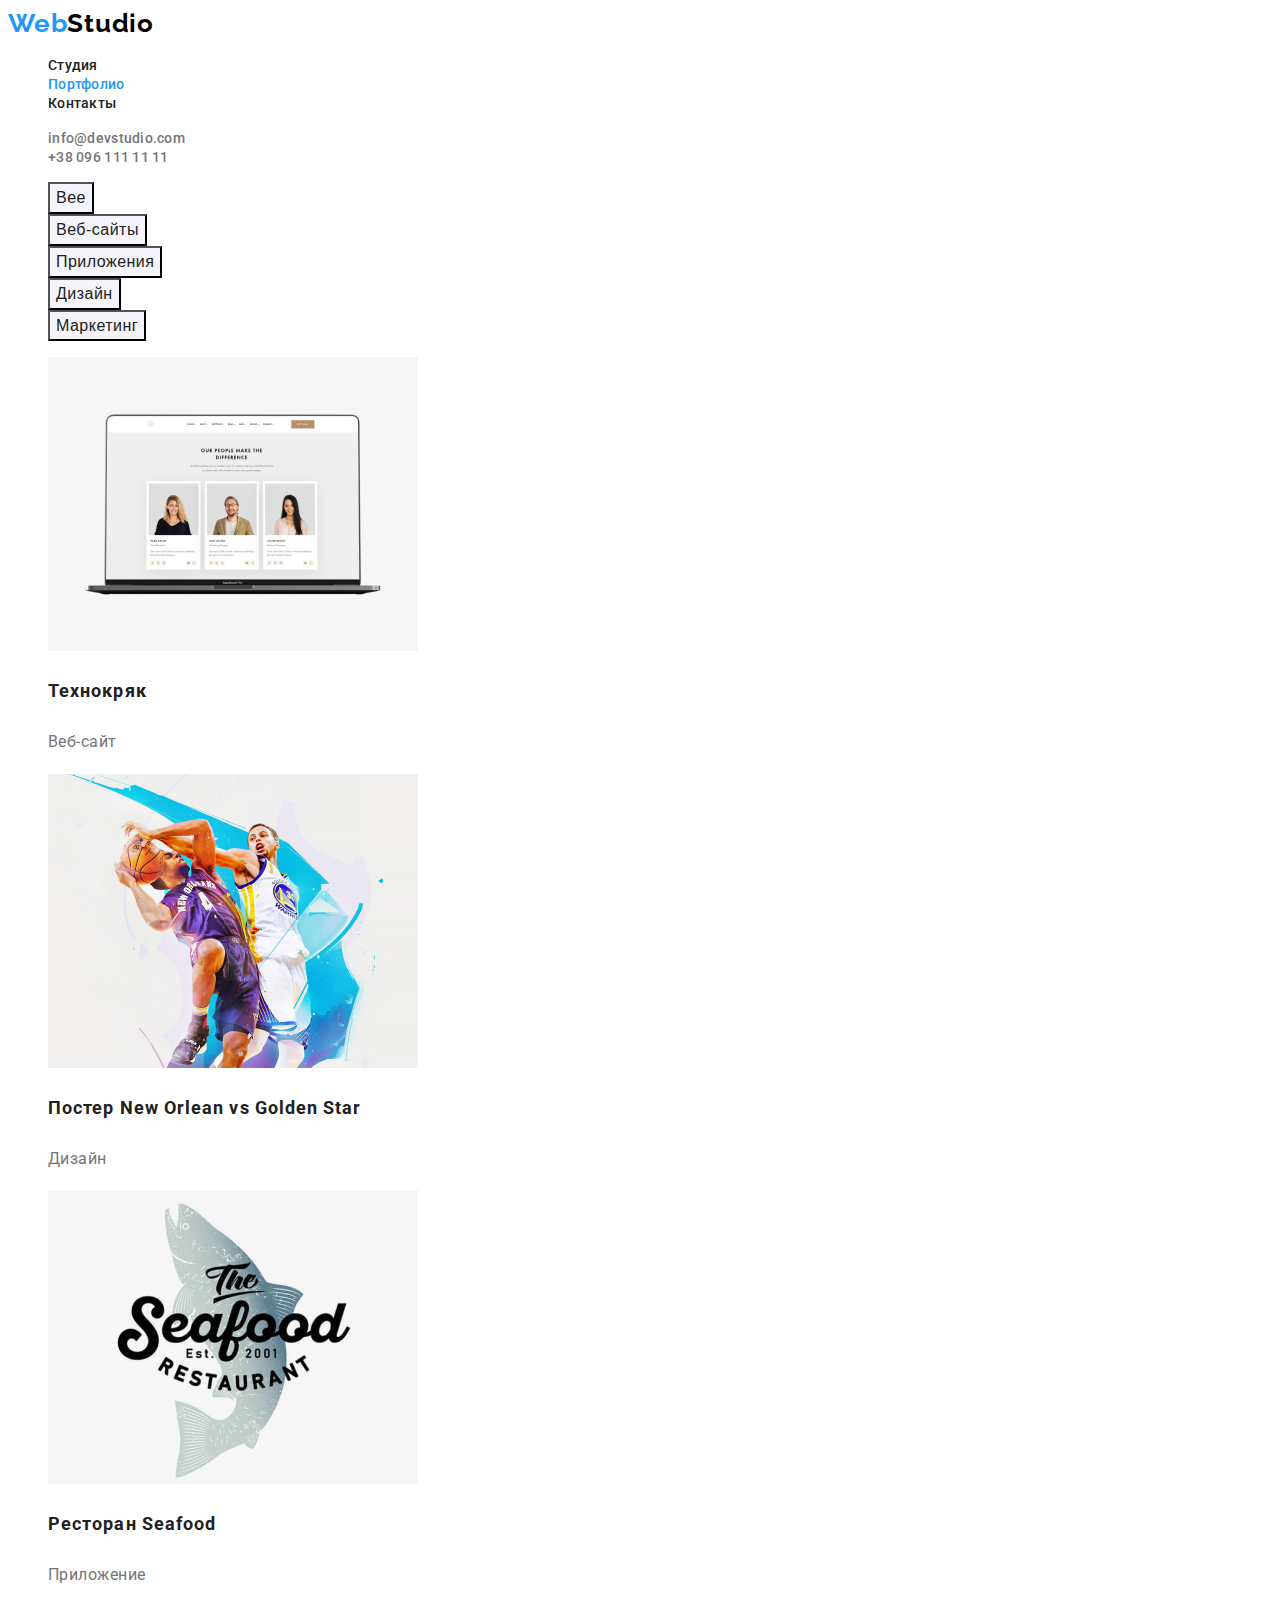
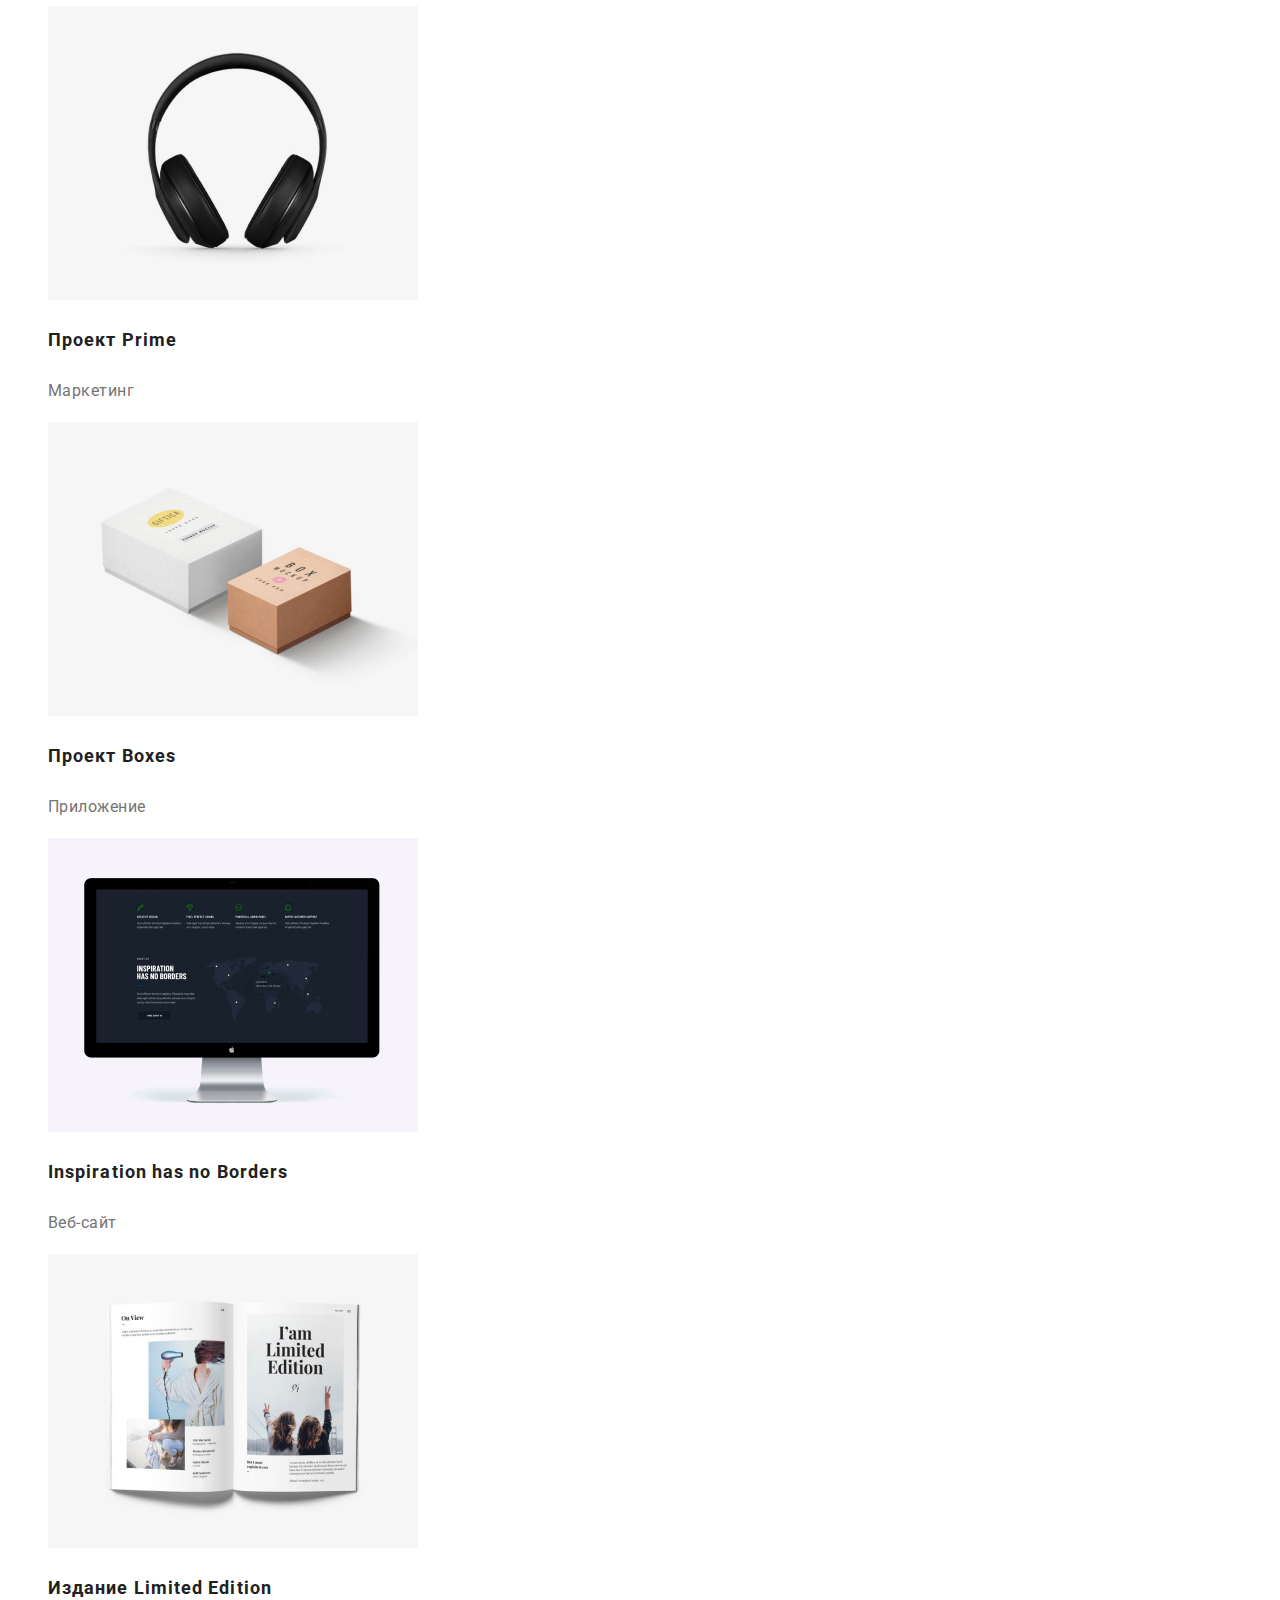
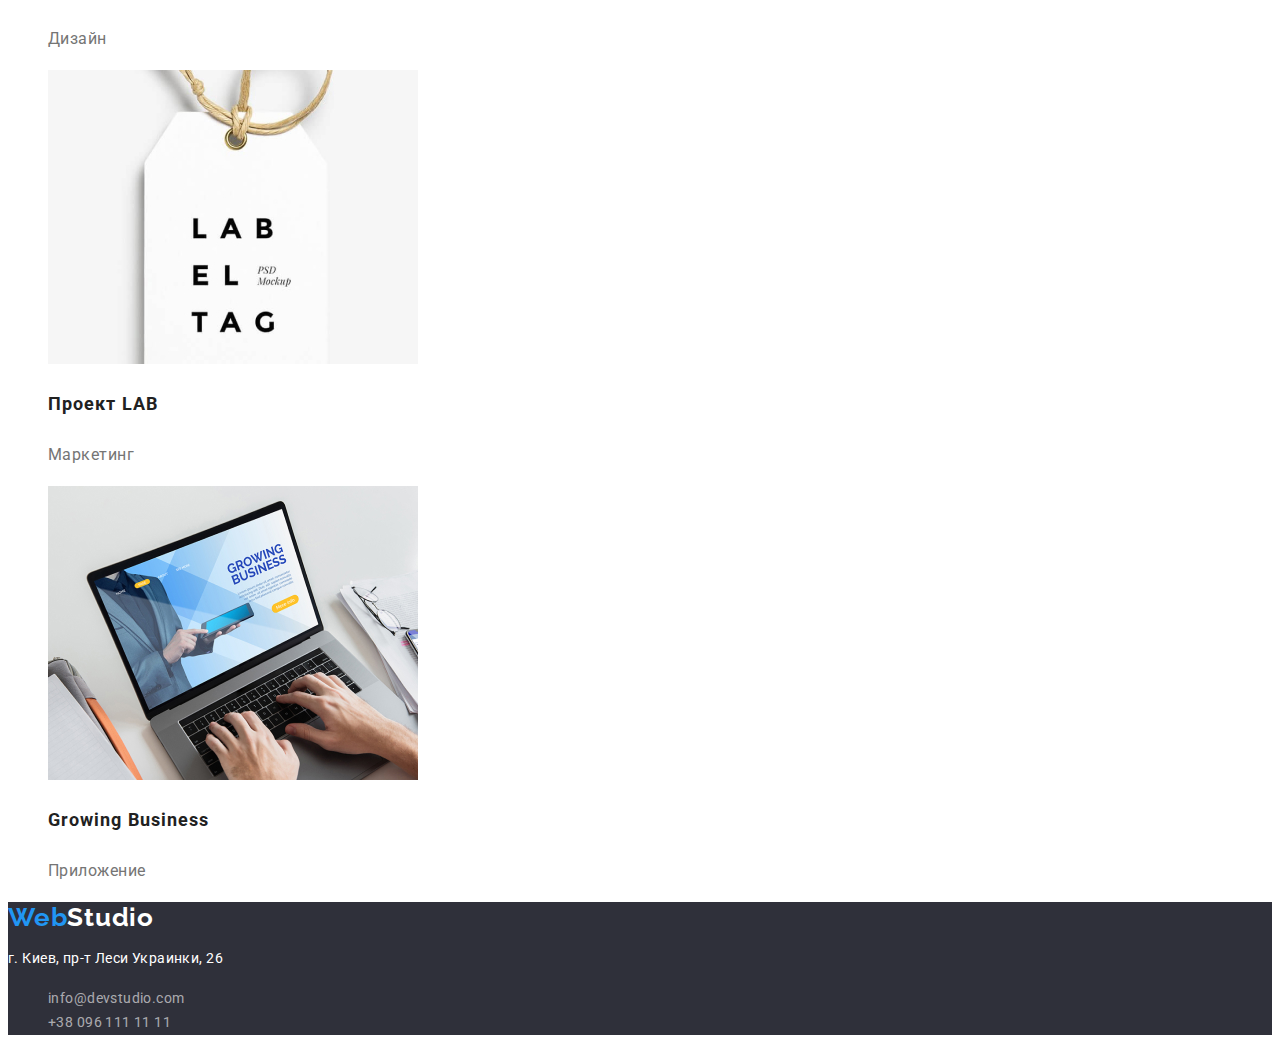
==== portfolio.html @ cd89807e "upload dz2" ====
<!DOCTYPE html>
<html lang="en">
<head>
    <meta charset="UTF-8">
    <meta http-equiv="X-UA-Compatible" content="IE=edge">
    <meta name="viewport" content="width=device-width, initial-scale=1.0">
    <title>Document</title>
    <link rel="preconnect" href="https://fonts.googleapis.com">
    <link rel="preconnect" href="https://fonts.gstatic.com" crossorigin>
    <link href="https://fonts.googleapis.com/css2?family=Raleway:wght@700&family=Roboto:wght@400;500;700;900&display=swap"
        rel="stylesheet">
    <link rel="stylesheet" href="./CSS/styles.css">
</head>
<body>
    <header class="header">
        <nav class="header-navigation">
            <a class="header-logo link" href="">
                Web<span class="header-accent">Studio</span>
            </a>
            <ul class="header-list list">
                <li class="header-item"><a  href="index.html" class="header-link link">Студия</a></li>
                <li class="header-item"><a  href="portfolio.html" class="header-link link current">Портфолио</a></li>
                <li class="header-item"><a  href="" class="header-link link">Контакты</a></li>
            </ul>
    
    
        </nav>
        <ul class="header-right list">
            <li class="header-mail"><a class="header-link-contacts link" href="mailto:info@devstudio.com">info@devstudio.com</a></li>
            <li class="header-tel"><a class="header-link-contacts link" href="tel:+380961111111">+38 096 111 11 11</a></li>
        </ul>
    </header>
    
    <main>       
    <section>
         <h2 hidden>Портфолио</h2>
        <ul class="btn-list list">
            <li class="btn-item-list">
                <button class="btn-item" type="button"> Вее</button>
            </li>
            <li class="btn-item-list">
                <button class="btn-item" type="button">Веб-сайты</button>
            </li>
            <li class="btn-item-list">
                <button class="btn-item" type="button">Приложения</button>
            </li>
            <li class="btn-item-list">
                <button class="btn-item" type="button">Дизайн</button>
            </li>
            <li class="btn-item-list">
                <button class="btn-item" type="button">Маркетинг</button>
            </li>
        </ul>
    
        <ul class="works-list list">
            <li class="works-item" href="">
                <img src="./img/pf1.jpg" alt="Технокряк" width="370" height="294">
                <h3 class="works-item-header">Технокряк</h3>
                <p class="works-item-text">Веб-сайт</p>
            </li>
            <li class="works-item" href="">
                <img src="./img/pf2.jpg" alt="Постер New Orlean vs Golden Star" width="370" height="294">
                <h3 class="works-item-header">Постер New Orlean vs Golden Star</h3>
                <p class="works-item-text">Дизайн</p>
            </li>
            <li class="works-item" href="">
                <img src="./img/pf3.jpg" alt="Ресторан Seafood" width="370" height="294">
                <h3 class="works-item-header">Ресторан Seafood</h3>
                <p class="works-item-text">Приложение</p>
            </li>
            <li class="works-item" href="">
                <img src="./img/pf4.jpg" alt="Проект Prime" width="370" height="294">
                <h3 class="works-item-header">Проект Prime</h3>
                <p class="works-item-text">Маркетинг</p>
            </li>
            <li class="works-item" href="">
                <img src="./img/pf5.jpg" alt="Проект Boxes" width="370" height="294">
                <h3 class="works-item-header">Проект Boxes</h3>
                <p class="works-item-text">Приложение</p>
            </li>
            <li class="works-item" href="">
                <img src="./img/pf6.jpg" alt="Inspiration has no Borders" width="370" height="294">
                <h3 class="works-item-header">Inspiration has no Borders</h3>
                <p class="works-item-text">Веб-сайт</p>
            </li>
            <li class="works-item" href="">
                <img src="./img/pf7.jpg" alt="Издание Limited Edition" width="370" height="294">
                <h3 class="works-item-header">Издание Limited Edition</h3>
                <p class="works-item-text">Дизайн</p>
            </li>
            <li class="works-item" href="">
                <img src="./img/pf8.jpg" alt="Проект LAB" width="370" height="294">
                <h3 class="works-item-header">Проект LAB</h3>
                <p class="works-item-text">Маркетинг</p>
            </li>
            <li class="works-item" href="">
                <img src="./img/pf9.jpg" alt="Growing Business" width="370" height="294">
                <h3 class="works-item-header">Growing Business</h3>
                <p class="works-item-text">Приложение</p>
            </li>
        </ul>
    </section>

    </main>

    <footer class="footer">
        <a class="footer-logo link" href="">
            Web<span class="footer-accent">Studio</span>
        </a>
    
        <address class="address">
            <p class="footer-address">г. Киев, пр-т Леси Украинки, 26</p>
    
            <ul class="list">
                <li>
                    <a class="footer-mail link" href="mailto:info@devstudio.com">info@devstudio.com</a>
                </li>
                <li>
                    <a class="footer-tel link" href="tel:+380961111111">+38 096 111 11 11</a>
                </li>
            </ul>
        </address>
    </footer>
    
</body>
</html>
---- CSS/styles.css ----
:root {
  --main-title-color: #212121;
  --secondary-title-color: #ffffff;
  --main-text-color: #757575;
  --accent-color: #2196f3;
}
body {
  font-family: "Roboto", sans-serif;
}
.list {
  list-style: none;
}
.link {
  text-decoration: none;
}

/*-----HEADER-----*/

.header-logo {
  font-family: Raleway;
  font-style: normal;
  font-weight: 700;
  font-size: 26px;
  line-height: 1.19;
  letter-spacing: 0.03em;
  color: #2196f3;
}
.header-accent {
  color: #000000;
}

.header-link:hover,
.header-link:focus {
  color: var(--accent-color);
}
.header-list .link.current {
  color: var(--accent-color);
}
.header-link {
  font-weight: 500;
  font-size: 14px;
  line-height: 1.14;
  letter-spacing: 0.02em;
  color: #212121;
}

.header-link-contacts:hover,
.header-link-contacts:focus {
  color: var(--accent-color);
}

.header-link-contacts {
  font-weight: 500;
  font-size: 14px;
  line-height: 1.14;
  letter-spacing: 0.02em;

  color: #757575;
}

/*-----HERO-----*/

.hero-section {
  background-color: #2f303a;
}
h1 {
  font-weight: 900;
  font-size: 44px;
  line-height: 1.36;
  text-align: center;
  letter-spacing: 0.06em;
  text-transform: uppercase;

  color: var(--secondary-title-color);
}

.btn {
  color: #ffffff;
  background-color: #188ce8;
}
.btn:hover,
.btn:focus {
  background-color: var(--accent-color);
}
/*-----BENEFITS-----*/
.benefits-item-header {
  font-weight: 700;
  font-size: 14px;
  line-height: 1.14;
  letter-spacing: 0.03em;
  text-transform: uppercase;
  color: var(--main-title-color);
}
.benefits-item-text {
  font-weight: 400;
  font-size: 14px;
  line-height: 1.71;
  letter-spacing: 0.03em;
  color: var(--main-text-color);
}
/*-----WORK-----*/
.work-header {
  font-weight: 700;
  font-size: 36px;
  line-height: 1.16;
  text-align: center;
  letter-spacing: 0.03em;
  color: var(--main-title-color);
}
/*-----COMMAND-----*/
.command-section,
.btn-item {
  background-color: #f5f4fa;
}
.command-header {
  font-weight: 700;
  font-size: 36px;
  line-height: 1.16;
  text-align: center;
  letter-spacing: 0.03em;
  color: var(--main-title-color);
}
.command-item-header {
  font-weight: 500;
  font-size: 16px;
  line-height: 1.19;
  text-align: center;
  letter-spacing: 0.03em;
  color: var(--main-title-color);
}
.command-item-text {
  font-weight: 400;
  font-size: 16px;
  line-height: 1.19;
  text-align: center;
  letter-spacing: 0.03em;
  color: var(--main-text-color);
}
/*----FOOTER------*/
.footer {
  background-color: #2f303a;
}
.address {
  font-style: normal;
}
.footer-logo {
  font-family: Raleway;
  font-style: normal;
  font-weight: 700;
  font-size: 26px;
  line-height: 1.19;
  letter-spacing: 0.03em;
  color: #2196f3;
}
.footer-accent {
  color: #ffffff;
}
.footer-address {
  font-size: 14px;
  line-height: 1.71;
  letter-spacing: 0.03em;
  color: #ffffff;
}
.footer-mail,
.footer-tel {
  font-size: 14px;
  line-height: 1.71;
  letter-spacing: 0.03em;
  color: rgba(255, 255, 255, 0.6);
}

/*-----PORTFOLIO-----*/
.btn-item {
  font-weight: 500;
  font-size: 16px;
  line-height: 1.62;
  text-align: center;
  letter-spacing: 0.03em;
  color: #212121;
}
.btn-item:hover,
.btn-item:focus {
  color: #ffffff;
  background-color: var(--accent-color);
}
.works-item-header {
  font-weight: 700;
  font-size: 18px;
  line-height: 2;
  letter-spacing: 0.06em;
  color: var(--main-title-color);
}
.works-item-text {
  font-weight: 400;
  font-size: 16px;
  line-height: 1.88;
  letter-spacing: 0.03em;
  color: var(--main-text-color);
}
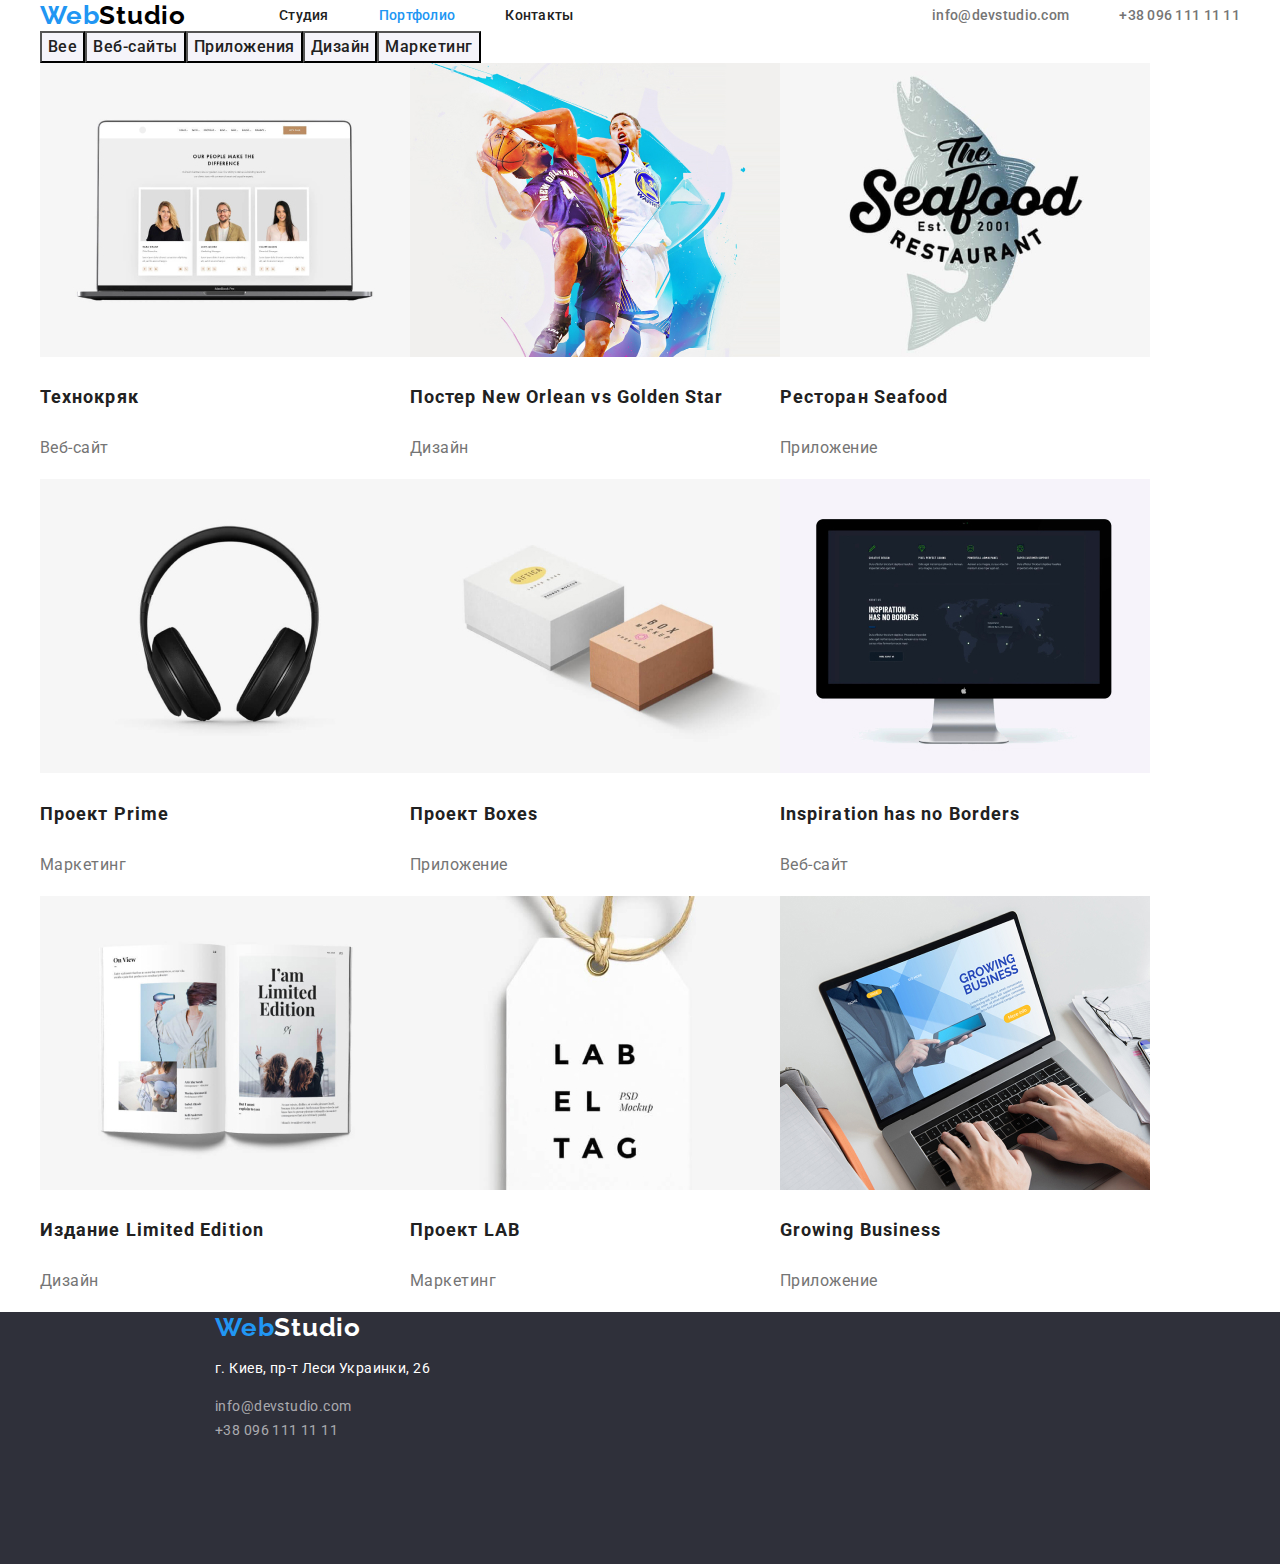
==== commit 10092eef: "22 25 изменения начало портфолио" ====
--- a/portfolio.html
+++ b/portfolio.html
@@ -9,29 +9,35 @@
     <link rel="preconnect" href="https://fonts.gstatic.com" crossorigin>
     <link href="https://fonts.googleapis.com/css2?family=Raleway:wght@700&family=Roboto:wght@400;500;700;900&display=swap"
         rel="stylesheet">
+    <link rel="stylesheet" href="https://cdnjs.cloudflare.com/ajax/libs/modern-normalize/1.1.0/modern-normalize.min.css">
     <link rel="stylesheet" href="./CSS/styles.css">
 </head>
 <body>
     <header class="header">
-        <nav class="header-navigation">
+        
+            <nav class="header-navigation">
+            <div class="nav-container container">
             <a class="header-logo link" href="">
                 Web<span class="header-accent">Studio</span>
             </a>
+        
             <ul class="header-list list">
                 <li class="header-item"><a  href="index.html" class="header-link link">Студия</a></li>
                 <li class="header-item"><a  href="portfolio.html" class="header-link link current">Портфолио</a></li>
                 <li class="header-item"><a  href="" class="header-link link">Контакты</a></li>
             </ul>
-    
-    
-        </nav>
+        
+        
         <ul class="header-right list">
-            <li class="header-mail"><a class="header-link-contacts link" href="mailto:info@devstudio.com">info@devstudio.com</a></li>
-            <li class="header-tel"><a class="header-link-contacts link" href="tel:+380961111111">+38 096 111 11 11</a></li>
+            <li class="contacts-item"><a class="header-link-contacts link" href="mailto:info@devstudio.com">info@devstudio.com</a></li>
+            <li class="contacts-item"><a class="header-link-contacts link" href="tel:+380961111111">+38 096 111 11 11</a></li>
         </ul>
+            </div>
+            </nav>
     </header>
     
-    <main>       
+    <main>
+        <div class="container"> 
     <section>
          <h2 hidden>Портфолио</h2>
         <ul class="btn-list list">
@@ -54,56 +60,57 @@
     
         <ul class="works-list list">
             <li class="works-item" href="">
-                <img src="./img/pf1.jpg" alt="Технокряк" width="370" height="294">
-                <h3 class="works-item-header">Технокряк</h3>
-                <p class="works-item-text">Веб-сайт</p>
+                <img src="./img/pf1.jpg" alt="Технокряк" width="370" height="294" href="">
+                <h3 class="works-item-header" href="">Технокряк</h3>
+                <p class="works-item-text" href="">Веб-сайт</p>
             </li>
             <li class="works-item" href="">
-                <img src="./img/pf2.jpg" alt="Постер New Orlean vs Golden Star" width="370" height="294">
-                <h3 class="works-item-header">Постер New Orlean vs Golden Star</h3>
-                <p class="works-item-text">Дизайн</p>
+                <img src="./img/pf2.jpg" alt="Постер New Orlean vs Golden Star" width="370" height="294" href="" href="">
+                <h3 class="works-item-header" href="">Постер New Orlean vs Golden Star</h3>
+                <p class="works-item-text" href="">Дизайн</p>
             </li>
             <li class="works-item" href="">
-                <img src="./img/pf3.jpg" alt="Ресторан Seafood" width="370" height="294">
-                <h3 class="works-item-header">Ресторан Seafood</h3>
-                <p class="works-item-text">Приложение</p>
+                <img src="./img/pf3.jpg" alt="Ресторан Seafood" width="370" height="294" href="">
+                <h3 class="works-item-header" href="">Ресторан Seafood</h3>
+                <p class="works-item-text" href="">Приложение</p>
             </li>
             <li class="works-item" href="">
-                <img src="./img/pf4.jpg" alt="Проект Prime" width="370" height="294">
-                <h3 class="works-item-header">Проект Prime</h3>
-                <p class="works-item-text">Маркетинг</p>
+                <img src="./img/pf4.jpg" alt="Проект Prime" width="370" height="294" href="">
+                <h3 class="works-item-header" href="">Проект Prime</h3>
+                <p class="works-item-text" href="">Маркетинг</p>
             </li>
             <li class="works-item" href="">
-                <img src="./img/pf5.jpg" alt="Проект Boxes" width="370" height="294">
-                <h3 class="works-item-header">Проект Boxes</h3>
-                <p class="works-item-text">Приложение</p>
+                <img src="./img/pf5.jpg" alt="Проект Boxes" width="370" height="294" href="">
+                <h3 class="works-item-header" href="">Проект Boxes</h3>
+                <p class="works-item-text" href="">Приложение</p>
             </li>
             <li class="works-item" href="">
-                <img src="./img/pf6.jpg" alt="Inspiration has no Borders" width="370" height="294">
-                <h3 class="works-item-header">Inspiration has no Borders</h3>
-                <p class="works-item-text">Веб-сайт</p>
+                <img src="./img/pf6.jpg" alt="Inspiration has no Borders" width="370" height="294" href="">
+                <h3 class="works-item-header" href="">Inspiration has no Borders</h3>
+                <p class="works-item-text" href="">Веб-сайт</p>
             </li>
             <li class="works-item" href="">
-                <img src="./img/pf7.jpg" alt="Издание Limited Edition" width="370" height="294">
-                <h3 class="works-item-header">Издание Limited Edition</h3>
-                <p class="works-item-text">Дизайн</p>
+                <img src="./img/pf7.jpg" alt="Издание Limited Edition" width="370" height="294" href="">
+                <h3 class="works-item-header" href="">Издание Limited Edition</h3>
+                <p class="works-item-text" href="">Дизайн</p>
             </li>
             <li class="works-item" href="">
-                <img src="./img/pf8.jpg" alt="Проект LAB" width="370" height="294">
-                <h3 class="works-item-header">Проект LAB</h3>
-                <p class="works-item-text">Маркетинг</p>
+                <img src="./img/pf8.jpg" alt="Проект LAB" width="370" height="294" href="">
+                <h3 class="works-item-header" href="">Проект LAB</h3>
+                <p class="works-item-text" href="">Маркетинг</p>
             </li>
             <li class="works-item" href="">
-                <img src="./img/pf9.jpg" alt="Growing Business" width="370" height="294">
-                <h3 class="works-item-header">Growing Business</h3>
-                <p class="works-item-text">Приложение</p>
+                <img src="./img/pf9.jpg" alt="Growing Business" width="370" height="294" href="">
+                <h3 class="works-item-header" href="">Growing Business</h3>
+                <p class="works-item-text" href="">Приложение</p>
             </li>
         </ul>
     </section>
-
+        </div>
     </main>
 
     <footer class="footer">
+        
         <a class="footer-logo link" href="">
             Web<span class="footer-accent">Studio</span>
         </a>
@@ -120,6 +127,7 @@
                 </li>
             </ul>
         </address>
+        
     </footer>
     
 </body>
--- a/CSS/styles.css
+++ b/CSS/styles.css
@@ -8,14 +8,27 @@
   font-family: "Roboto", sans-serif;
 }
 .list {
+  padding: 0;
+  margin: 0;
   list-style: none;
 }
 .link {
   text-decoration: none;
 }
 
+.container {
+  width: 1230px;
+  padding-left: 15px;
+  padding-right: 15px;
+  margin-left: auto;
+  margin-right: auto;
+}
+
 /*-----HEADER-----*/
-
+.nav-container {
+  display: flex;
+  align-items: center;
+}
 .header-logo {
   font-family: Raleway;
   font-style: normal;
@@ -33,6 +46,16 @@
 .header-link:focus {
   color: var(--accent-color);
 }
+.header-list {
+  display: flex;
+  margin-left: 93px;
+}
+.header-list .list {
+  display: block;
+}
+.header-list .header-item + .header-item {
+  margin-left: 50px;
+}
 .header-list .link.current {
   color: var(--accent-color);
 }
@@ -43,6 +66,16 @@
   letter-spacing: 0.02em;
   color: #212121;
 }
+.header-right {
+  display: flex;
+  margin-left: auto;
+}
+.header-right .list {
+  display: block;
+}
+.header-right .contacts-item + .contacts-item {
+  margin-left: 50px;
+}
 
 .header-link-contacts:hover,
 .header-link-contacts:focus {
@@ -61,13 +94,21 @@
 /*-----HERO-----*/
 
 .hero-section {
+  width: 1600px;
+  height: 600px;
   background-color: #2f303a;
+  text-align: center;
+  margin-bottom: 94px;
+}
+.hero-title {
+  display: flex;
+  width: 696px;
+  height: 120px;
 }
 h1 {
   font-weight: 900;
   font-size: 44px;
   line-height: 1.36;
-  text-align: center;
   letter-spacing: 0.06em;
   text-transform: uppercase;
 
@@ -76,14 +117,27 @@
 
 .btn {
   color: #ffffff;
-  background-color: #188ce8;
+  background-color: var(--accent-color);
 }
 .btn:hover,
 .btn:focus {
-  background-color: var(--accent-color);
+  background-color: #188ce8;
 }
 /*-----BENEFITS-----*/
+.benefits-list {
+  display: flex;
+  justify-content: space-between;
+}
+.benefits-item {
+  width: 270px;
+}
+.benefits-section {
+  margin-top: 0px;
+  margin-bottom: 94px;
+}
 .benefits-item-header {
+  margin-top: 0px;
+  margin-bottom: 10px;
   font-weight: 700;
   font-size: 14px;
   line-height: 1.14;
@@ -92,6 +146,8 @@
   color: var(--main-title-color);
 }
 .benefits-item-text {
+  margin-top: 0px;
+  margin-bottom: 0px;
   font-weight: 400;
   font-size: 14px;
   line-height: 1.71;
@@ -99,7 +155,17 @@
   color: var(--main-text-color);
 }
 /*-----WORK-----*/
+.work-section {
+  margin-top: 0px;
+  margin-bottom: 94px;
+}
+.work-list {
+  display: flex;
+  justify-content: space-between;
+}
 .work-header {
+  margin-top: 0px;
+  margin-bottom: 50px;
   font-weight: 700;
   font-size: 36px;
   line-height: 1.16;
@@ -108,11 +174,23 @@
   color: var(--main-title-color);
 }
 /*-----COMMAND-----*/
-.command-section,
-.btn-item {
+.command-section {
   background-color: #f5f4fa;
 }
+
+.command-list {
+  display: flex;
+  justify-content: space-between;
+  padding-bottom: 94px;
+  margin-top: 0px;
+  margin-bottom: 0px;
+}
+
 .command-header {
+  margin-top: 0px;
+  margin-bottom: 0px;
+  padding-top: 94px;
+  padding-bottom: 50px;
   font-weight: 700;
   font-size: 36px;
   line-height: 1.16;
@@ -121,6 +199,10 @@
   color: var(--main-title-color);
 }
 .command-item-header {
+  margin-top: 0px;
+  margin-bottom: 0px;
+  padding-top: 30px;
+  padding-bottom: 5px;
   font-weight: 500;
   font-size: 16px;
   line-height: 1.19;
@@ -129,6 +211,10 @@
   color: var(--main-title-color);
 }
 .command-item-text {
+  margin-top: 0px;
+  margin-bottom: 0px;
+  padding-top: 5px;
+  padding-bottom: 30px;
   font-weight: 400;
   font-size: 16px;
   line-height: 1.19;
@@ -136,14 +222,24 @@
   letter-spacing: 0.03em;
   color: var(--main-text-color);
 }
+.command-item-member {
+  height: 368px;
+  width: 270px;
+  background-color: #ffffff;
+}
+
 /*----FOOTER------*/
 .footer {
+  height: 252px;
+  width: 1600px;
   background-color: #2f303a;
 }
-.address {
-  font-style: normal;
-}
+
 .footer-logo {
+  margin-top: 60px;
+  margin-bottom: 20px;
+  padding-left: 215px;
+  padding-right: 1240px;
   font-family: Raleway;
   font-style: normal;
   font-weight: 700;
@@ -155,6 +251,11 @@
 .footer-accent {
   color: #ffffff;
 }
+.address {
+  padding-left: 215px;
+  padding-right: 1154px;
+  font-style: normal;
+}
 .footer-address {
   font-size: 14px;
   line-height: 1.71;
@@ -170,6 +271,9 @@
 }
 
 /*-----PORTFOLIO-----*/
+.btn-list {
+  display: flex;
+}
 .btn-item {
   font-weight: 500;
   font-size: 16px;
@@ -177,12 +281,21 @@
   text-align: center;
   letter-spacing: 0.03em;
   color: #212121;
-}
+  background-color: #f5f4fa;
+}
+
 .btn-item:hover,
 .btn-item:focus {
   color: #ffffff;
   background-color: var(--accent-color);
 }
+.works-item {
+  width: 370px;
+}
+.works-list {
+  display: flex;
+  flex-wrap: wrap;
+}
 .works-item-header {
   font-weight: 700;
   font-size: 18px;
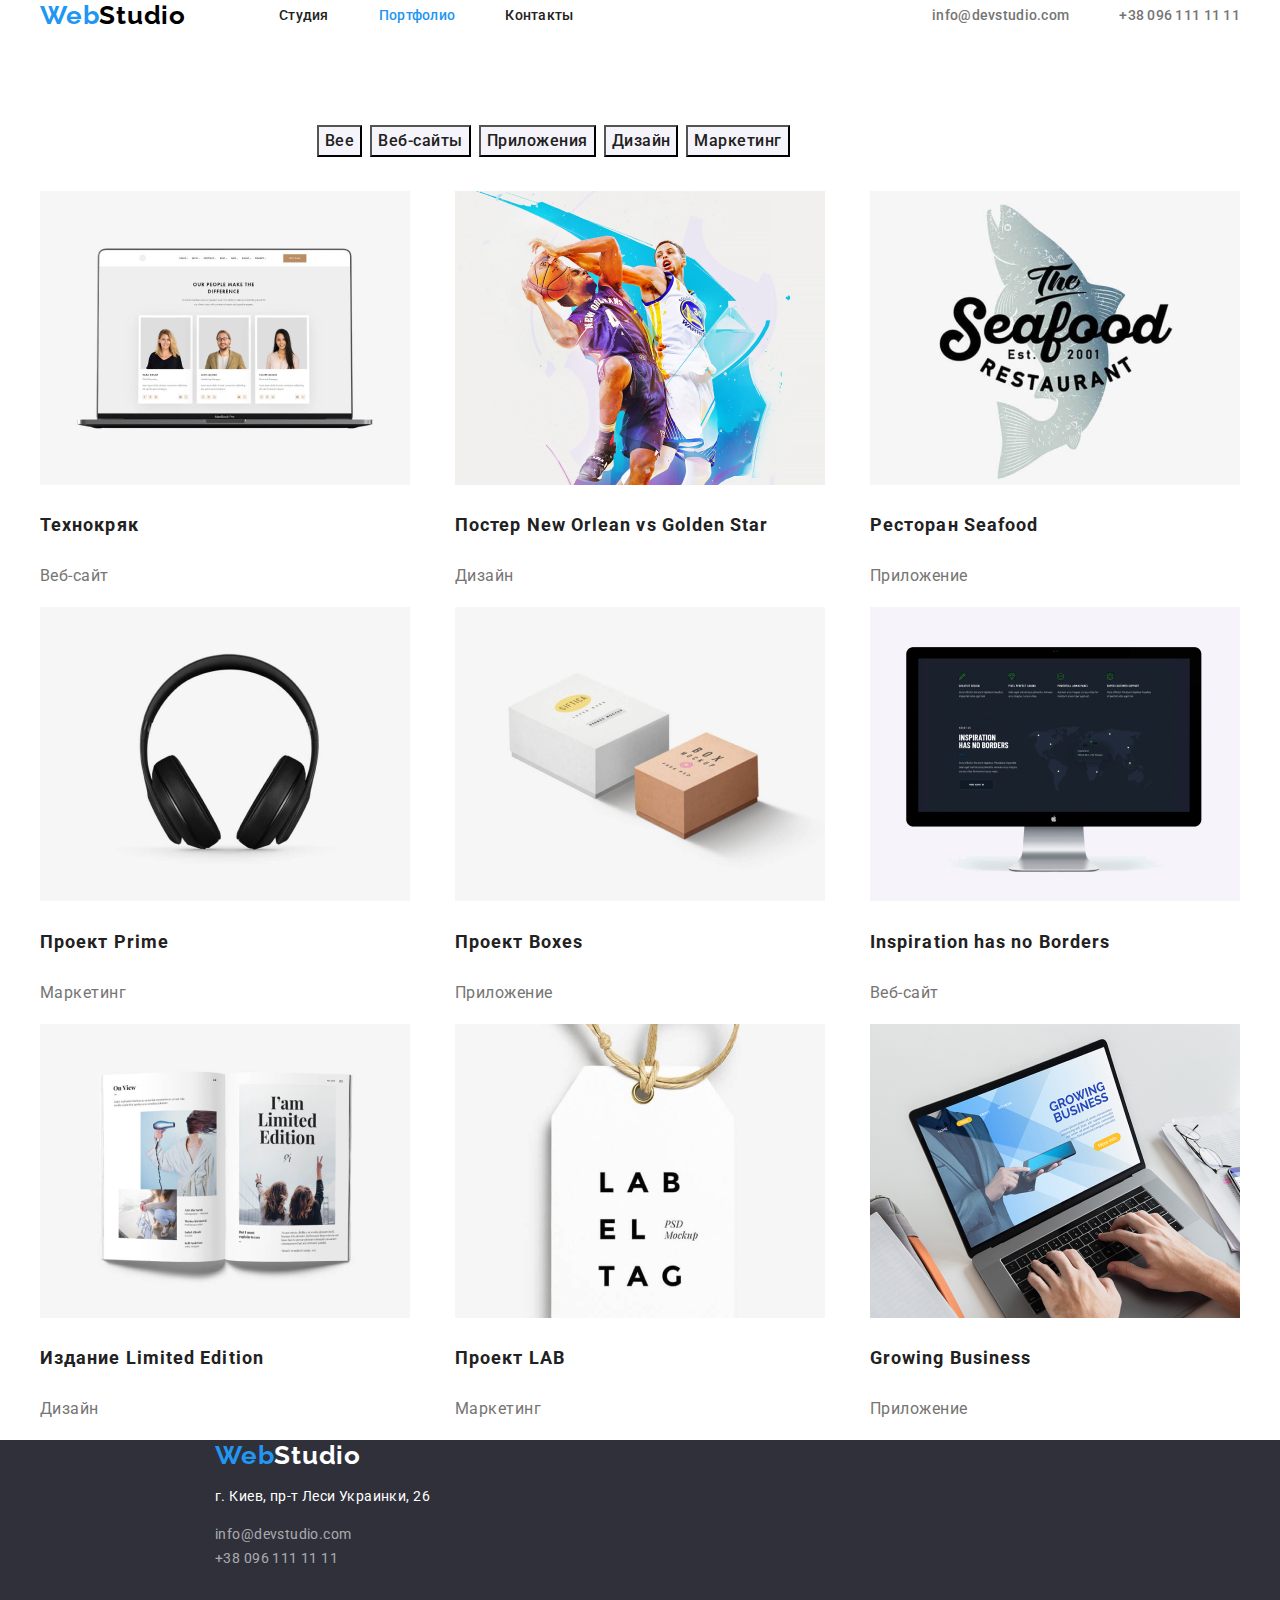
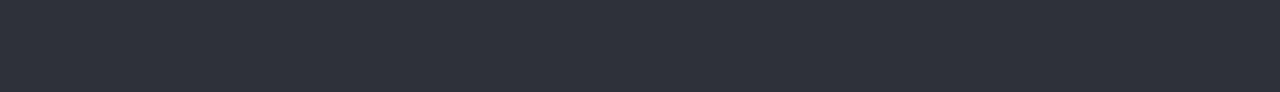
==== commit a564a693: "23 20 2408 21" ====
--- a/portfolio.html
+++ b/portfolio.html
@@ -59,50 +59,50 @@
         </ul>
     
         <ul class="works-list list">
-            <li class="works-item" href="">
-                <img src="./img/pf1.jpg" alt="Технокряк" width="370" height="294" href="">
-                <h3 class="works-item-header" href="">Технокряк</h3>
-                <p class="works-item-text" href="">Веб-сайт</p>
+            <li class="works-item">
+                <img src="./img/pf1.jpg" alt="Технокряк" width="370" height="294">
+                <h3 class="works-item-header"> <a class="link" href="">Технокряк</a> </h3>
+                <p class="works-item-text"><a class="link" href="">Веб-сайт</a> </p>
+            </li>
+            <li class="works-item">
+                <img src="./img/pf2.jpg" alt="Постер New Orlean vs Golden Star" width="370" height="294">
+                <h3 class="works-item-header"> <a class="link" href="">Постер New Orlean vs Golden Star</a> </h3>
+                <p class="works-item-text"> <a class="link" href="">Дизайн</a> </p>
+            </li>
+            <li class="works-item">
+                <img src="./img/pf3.jpg" alt="Ресторан Seafood" width="370" height="294">
+                <h3 class="works-item-header"> <a class="link" href="">Ресторан Seafood</a> </h3>
+                <p class="works-item-text"> <a class="link" href="">Приложение</a> </p>
+            </li>
+            <li class="works-item">
+                <img src="./img/pf4.jpg" alt="Проект Prime" width="370" height="294">
+                <h3 class="works-item-header"> <a class="link" href="">Проект Prime</a> </h3>
+                <p class="works-item-text"> <a class="link" href="">Маркетинг</a> </p>
+            </li>
+            <li class="works-item">
+                <img src="./img/pf5.jpg" alt="Проект Boxes" width="370" height="294">
+                <h3 class="works-item-header"> <a class="link" href="">Проект Boxes</a> </h3>
+                <p class="works-item-text"> <a class="link" href="">Приложение</a> </p>
             </li>
             <li class="works-item" href="">
-                <img src="./img/pf2.jpg" alt="Постер New Orlean vs Golden Star" width="370" height="294" href="" href="">
-                <h3 class="works-item-header" href="">Постер New Orlean vs Golden Star</h3>
-                <p class="works-item-text" href="">Дизайн</p>
+                <img src="./img/pf6.jpg" alt="Inspiration has no Borders" width="370" height="294">
+                <h3 class="works-item-header" > <a class="link" href="">Inspiration has no Borders</a> </h3>
+                <p class="works-item-text"> <a class="link" href="">Веб-сайт</a> </p>
             </li>
-            <li class="works-item" href="">
-                <img src="./img/pf3.jpg" alt="Ресторан Seafood" width="370" height="294" href="">
-                <h3 class="works-item-header" href="">Ресторан Seafood</h3>
-                <p class="works-item-text" href="">Приложение</p>
+            <li class="works-item">
+                <img src="./img/pf7.jpg" alt="Издание Limited Edition" width="370" height="294">
+                <h3 class="works-item-header"> <a class="link" href="">Издание Limited Edition</a> </h3>
+                <p class="works-item-text"> <a class="link" href="">Дизайн</a> </p>
             </li>
-            <li class="works-item" href="">
-                <img src="./img/pf4.jpg" alt="Проект Prime" width="370" height="294" href="">
-                <h3 class="works-item-header" href="">Проект Prime</h3>
-                <p class="works-item-text" href="">Маркетинг</p>
+            <li class="works-item">
+                <img src="./img/pf8.jpg" alt="Проект LAB" width="370" height="294">
+                <h3 class="works-item-header"> <a class="link" href="">Проект LAB</a> </h3>
+                <p class="works-item-text"> <a class="link" href="">Маркетинг</a> </p>
             </li>
-            <li class="works-item" href="">
-                <img src="./img/pf5.jpg" alt="Проект Boxes" width="370" height="294" href="">
-                <h3 class="works-item-header" href="">Проект Boxes</h3>
-                <p class="works-item-text" href="">Приложение</p>
-            </li>
-            <li class="works-item" href="">
-                <img src="./img/pf6.jpg" alt="Inspiration has no Borders" width="370" height="294" href="">
-                <h3 class="works-item-header" href="">Inspiration has no Borders</h3>
-                <p class="works-item-text" href="">Веб-сайт</p>
-            </li>
-            <li class="works-item" href="">
-                <img src="./img/pf7.jpg" alt="Издание Limited Edition" width="370" height="294" href="">
-                <h3 class="works-item-header" href="">Издание Limited Edition</h3>
-                <p class="works-item-text" href="">Дизайн</p>
-            </li>
-            <li class="works-item" href="">
-                <img src="./img/pf8.jpg" alt="Проект LAB" width="370" height="294" href="">
-                <h3 class="works-item-header" href="">Проект LAB</h3>
-                <p class="works-item-text" href="">Маркетинг</p>
-            </li>
-            <li class="works-item" href="">
-                <img src="./img/pf9.jpg" alt="Growing Business" width="370" height="294" href="">
-                <h3 class="works-item-header" href="">Growing Business</h3>
-                <p class="works-item-text" href="">Приложение</p>
+            <li class="works-item">
+                <img src="./img/pf9.jpg" alt="Growing Business" width="370" height="294">
+                <h3 class="works-item-header"> <a class="link" href="">Growing Business</a> </h3>
+                <p class="works-item-text"> <a class="link" href="">Приложение</a> </p>
             </li>
         </ul>
     </section>
--- a/CSS/styles.css
+++ b/CSS/styles.css
@@ -14,6 +14,7 @@
 }
 .link {
   text-decoration: none;
+  color: inherit;
 }
 
 .container {
@@ -273,6 +274,12 @@
 /*-----PORTFOLIO-----*/
 .btn-list {
   display: flex;
+  margin-top: 94px;
+  padding-left: 277px;
+  padding-right: auto;
+}
+.btn-item-list + .btn-item-list {
+  margin-left: 8px;
 }
 .btn-item {
   font-weight: 500;
@@ -295,6 +302,8 @@
 .works-list {
   display: flex;
   flex-wrap: wrap;
+  justify-content: space-between;
+  margin-top: 34px;
 }
 .works-item-header {
   font-weight: 700;
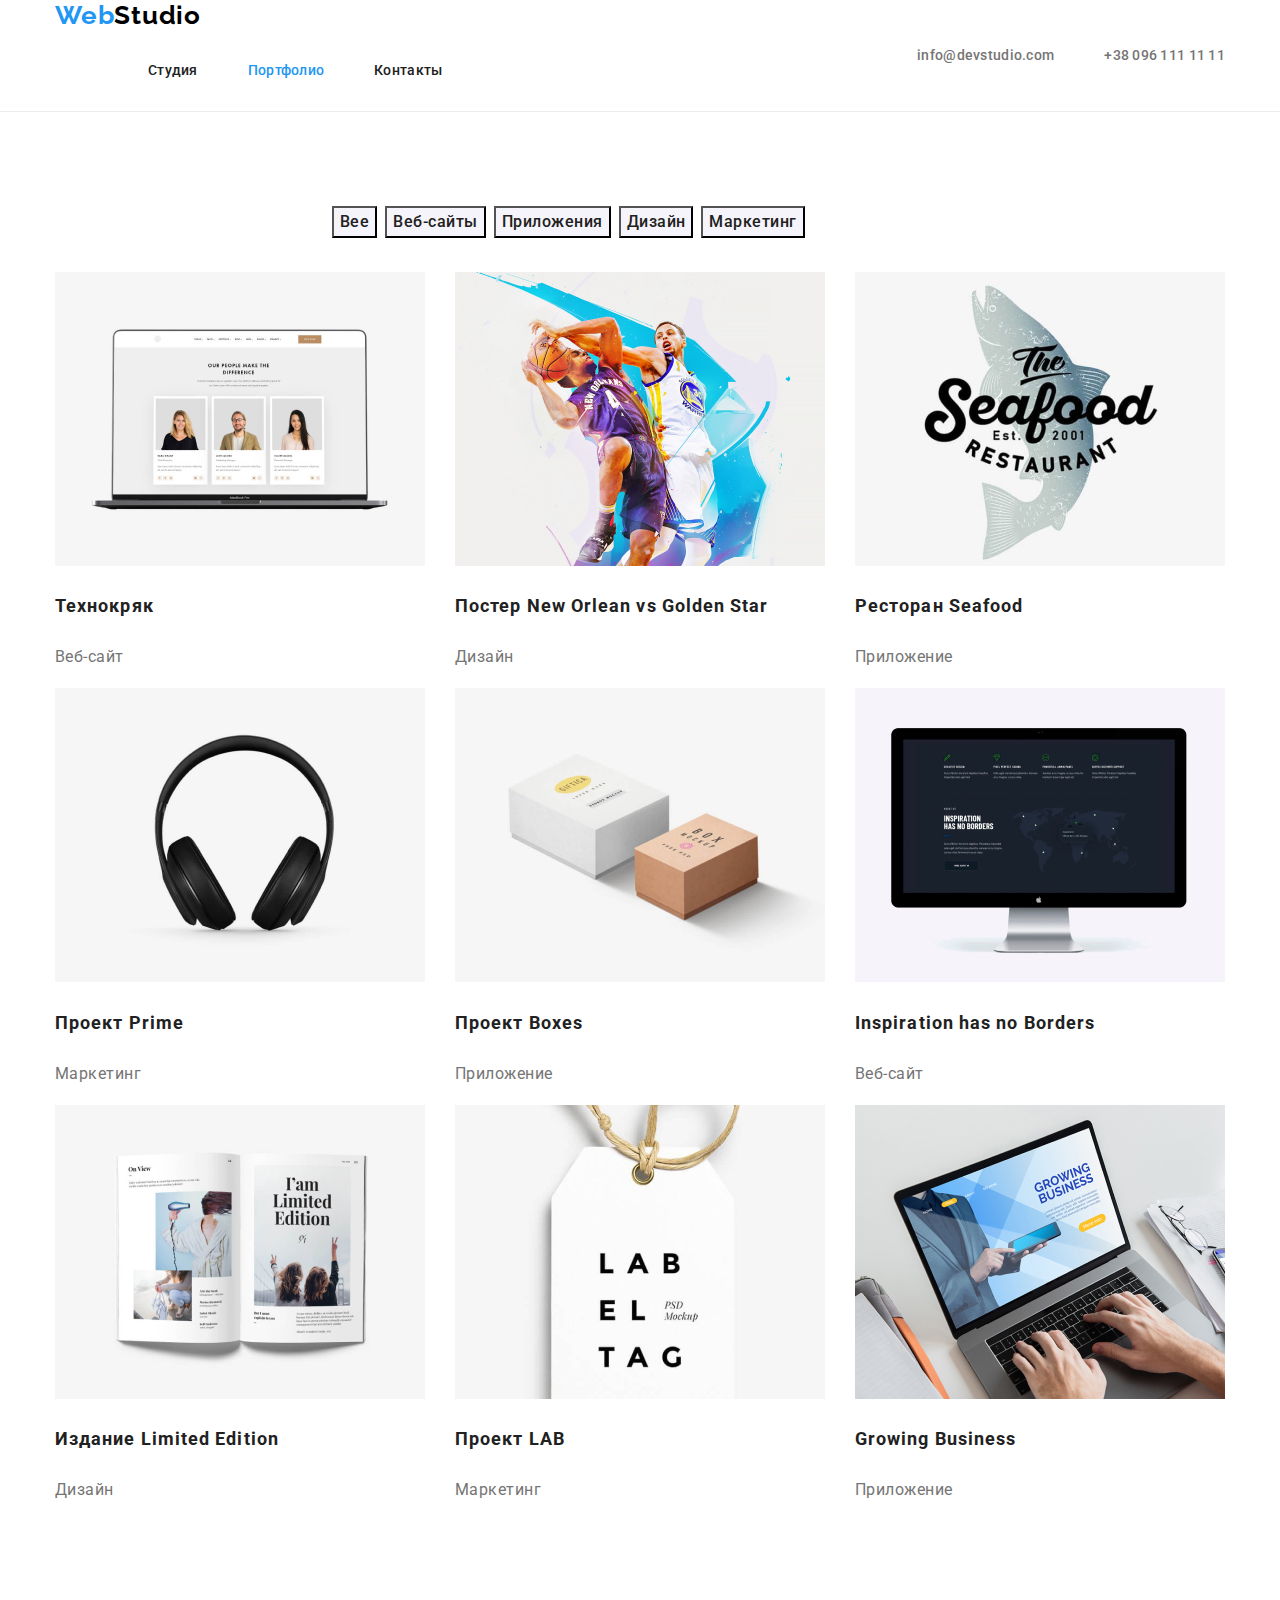
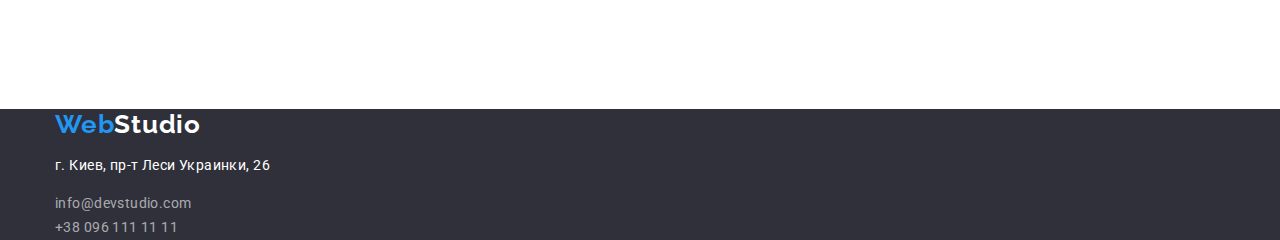
==== commit 0078f7ab: "pravki dz3" ====
--- a/portfolio.html
+++ b/portfolio.html
@@ -14,31 +14,35 @@
 </head>
 <body>
     <header class="header">
-        
+        <div class="nav-container container">
             <nav class="header-navigation">
-            <div class="nav-container container">
-            <a class="header-logo link" href="">
-                Web<span class="header-accent">Studio</span>
-            </a>
-        
-            <ul class="header-list list">
-                <li class="header-item"><a  href="index.html" class="header-link link">Студия</a></li>
-                <li class="header-item"><a  href="portfolio.html" class="header-link link current">Портфолио</a></li>
-                <li class="header-item"><a  href="" class="header-link link">Контакты</a></li>
+    
+                <a class="header-logo link" href="">
+                    Web<span class="header-accent">Studio</span>
+                </a>
+    
+                <ul class="header-list list">
+                    <li class="header-item"><a href="index.html" class="header-link link">Студия</a></li>
+                    <li class="header-item"><a href="portfolio.html" class="header-link link current">Портфолио</a></li>
+                    <li class="header-item"><a href="" class="header-link link">Контакты</a></li>
+    
+                </ul>
+            </nav>
+            <ul class="header-right list">
+                <li class="contacts-item"><a class="header-link-contacts link"
+                        href="mailto:info@devstudio.com">info@devstudio.com</a></li>
+                <li class="contacts-item"><a class="header-link-contacts link" href="tel:+380961111111">+38 096 111 11
+                        11</a></li>
             </ul>
-        
-        
-        <ul class="header-right list">
-            <li class="contacts-item"><a class="header-link-contacts link" href="mailto:info@devstudio.com">info@devstudio.com</a></li>
-            <li class="contacts-item"><a class="header-link-contacts link" href="tel:+380961111111">+38 096 111 11 11</a></li>
-        </ul>
-            </div>
-            </nav>
+    
+    
+        </div>
     </header>
     
     <main>
-        <div class="container"> 
+         
     <section>
+        <div class="container">
          <h2 hidden>Портфолио</h2>
         <ul class="btn-list list">
             <li class="btn-item-list">
@@ -105,12 +109,13 @@
                 <p class="works-item-text"> <a class="link" href="">Приложение</a> </p>
             </li>
         </ul>
+        </div>
     </section>
-        </div>
+        
     </main>
 
     <footer class="footer">
-        
+        <div class="container">
         <a class="footer-logo link" href="">
             Web<span class="footer-accent">Studio</span>
         </a>
@@ -127,7 +132,7 @@
                 </li>
             </ul>
         </address>
-        
+        </div>
     </footer>
     
 </body>
--- a/CSS/styles.css
+++ b/CSS/styles.css
@@ -18,14 +18,21 @@
 }
 
 .container {
-  width: 1230px;
+  width: 1200px;
   padding-left: 15px;
   padding-right: 15px;
   margin-left: auto;
   margin-right: auto;
 }
 
+section {
+  padding-bottom: 94px;
+}
+
 /*-----HEADER-----*/
+.header {
+  border-bottom: 1px solid #ececec;
+}
 .nav-container {
   display: flex;
   align-items: center;
@@ -39,6 +46,7 @@
   letter-spacing: 0.03em;
   color: #2196f3;
 }
+
 .header-accent {
   color: #000000;
 }
@@ -51,9 +59,7 @@
   display: flex;
   margin-left: 93px;
 }
-.header-list .list {
-  display: block;
-}
+
 .header-list .header-item + .header-item {
   margin-left: 50px;
 }
@@ -61,19 +67,21 @@
   color: var(--accent-color);
 }
 .header-link {
+  display: block;
+  padding-top: 32px;
+  padding-bottom: 32px;
   font-weight: 500;
   font-size: 14px;
   line-height: 1.14;
   letter-spacing: 0.02em;
   color: #212121;
 }
+
 .header-right {
   display: flex;
   margin-left: auto;
 }
-.header-right .list {
-  display: block;
-}
+
 .header-right .contacts-item + .contacts-item {
   margin-left: 50px;
 }
@@ -95,18 +103,17 @@
 /*-----HERO-----*/
 
 .hero-section {
-  width: 1600px;
-  height: 600px;
   background-color: #2f303a;
   text-align: center;
-  margin-bottom: 94px;
-}
-.hero-title {
-  display: flex;
-  width: 696px;
-  height: 120px;
-}
+}
+
 h1 {
+  max-width: 696px;
+  margin-top: 0px;
+  margin-bottom: 30px;
+  margin-left: auto;
+  margin-right: auto;
+
   font-weight: 900;
   font-size: 44px;
   line-height: 1.36;
@@ -119,6 +126,7 @@
 .btn {
   color: #ffffff;
   background-color: var(--accent-color);
+  padding: 10px 32px 10px 32px;
 }
 .btn:hover,
 .btn:focus {
@@ -134,7 +142,6 @@
 }
 .benefits-section {
   margin-top: 0px;
-  margin-bottom: 94px;
 }
 .benefits-item-header {
   margin-top: 0px;
@@ -158,7 +165,6 @@
 /*-----WORK-----*/
 .work-section {
   margin-top: 0px;
-  margin-bottom: 94px;
 }
 .work-list {
   display: flex;
@@ -231,16 +237,10 @@
 
 /*----FOOTER------*/
 .footer {
-  height: 252px;
-  width: 1600px;
   background-color: #2f303a;
 }
 
 .footer-logo {
-  margin-top: 60px;
-  margin-bottom: 20px;
-  padding-left: 215px;
-  padding-right: 1240px;
   font-family: Raleway;
   font-style: normal;
   font-weight: 700;
@@ -252,11 +252,11 @@
 .footer-accent {
   color: #ffffff;
 }
+
 .address {
-  padding-left: 215px;
-  padding-right: 1154px;
   font-style: normal;
 }
+
 .footer-address {
   font-size: 14px;
   line-height: 1.71;
@@ -304,6 +304,7 @@
   flex-wrap: wrap;
   justify-content: space-between;
   margin-top: 34px;
+  margin-bottom: 94px;
 }
 .works-item-header {
   font-weight: 700;
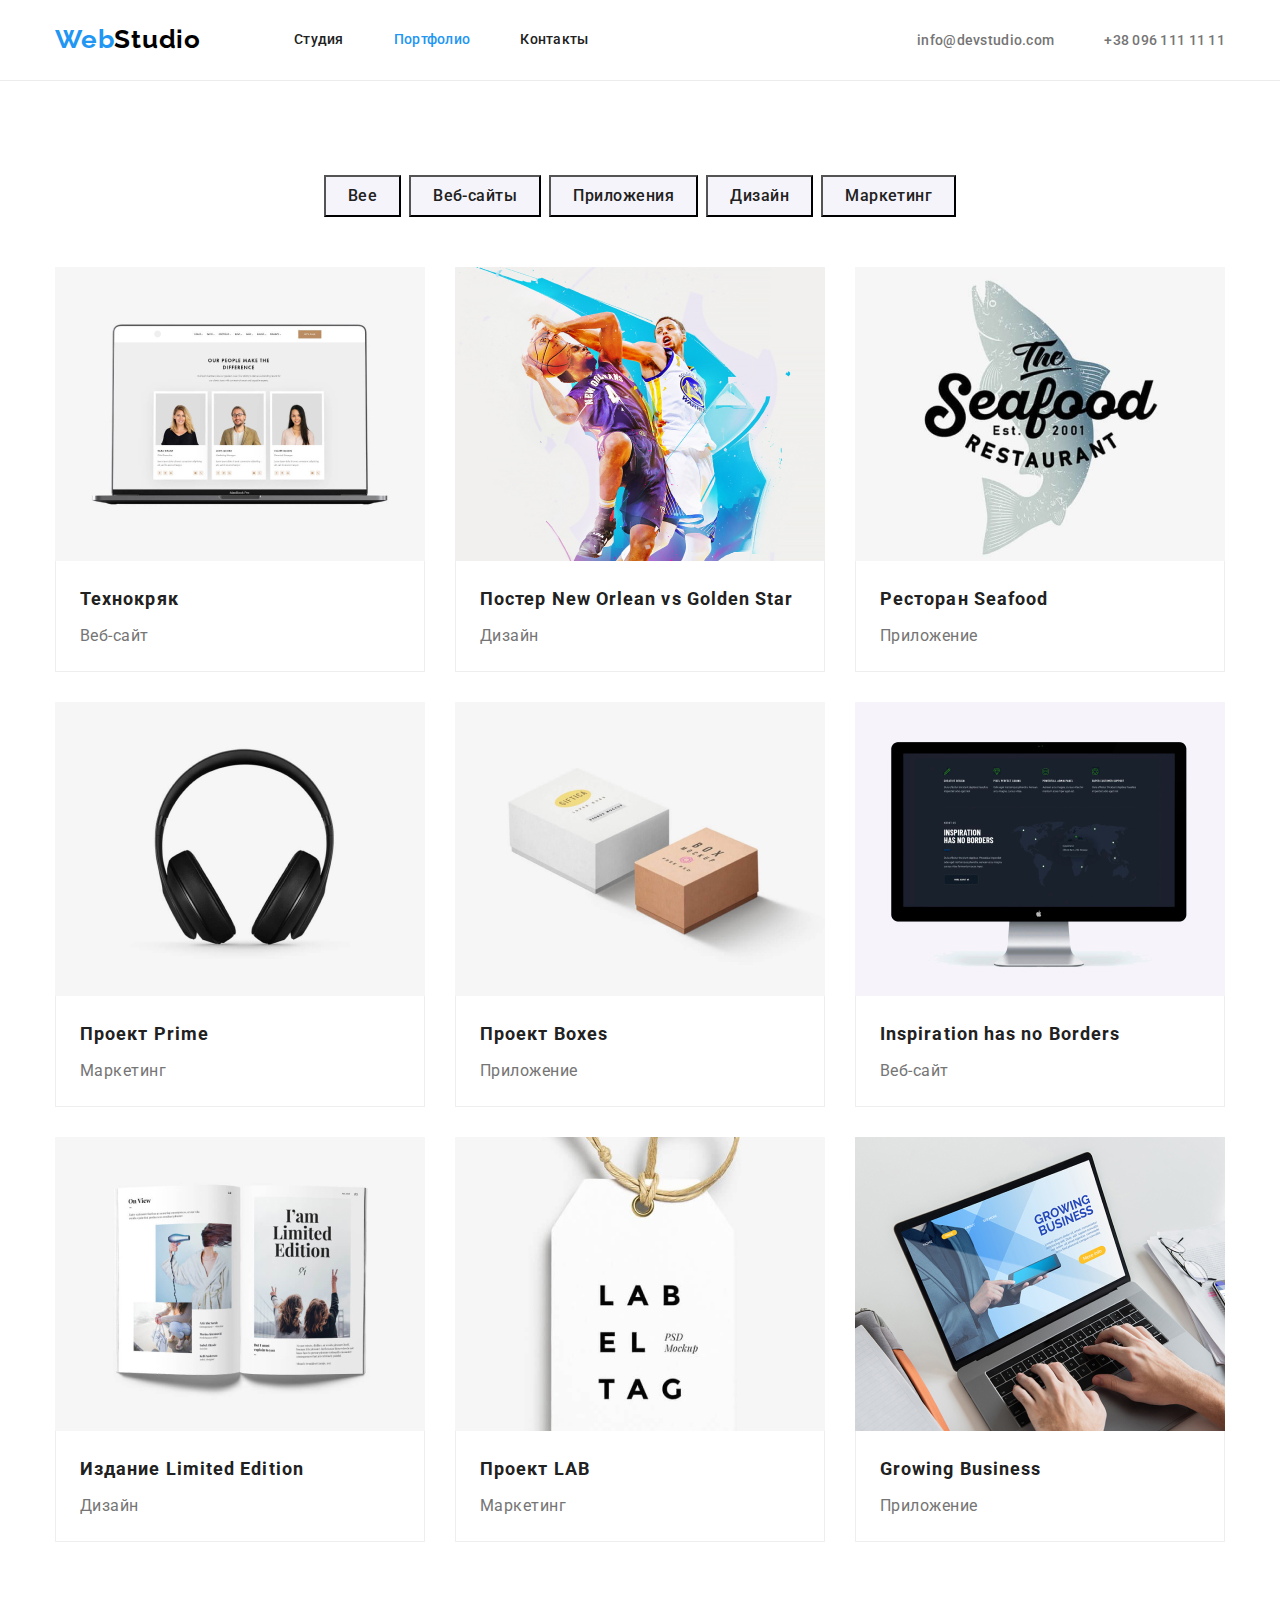
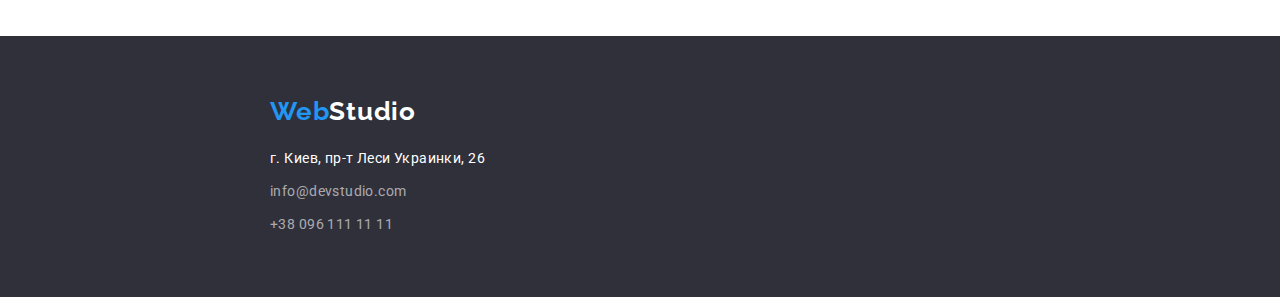
==== commit dc0d987a: "dz3 FINAL" ====
--- a/portfolio.html
+++ b/portfolio.html
@@ -42,7 +42,7 @@
     <main>
          
     <section>
-        <div class="container">
+        <div class="container works-section">
          <h2 hidden>Портфолио</h2>
         <ul class="btn-list list">
             <li class="btn-item-list">
@@ -65,48 +65,66 @@
         <ul class="works-list list">
             <li class="works-item">
                 <img src="./img/pf1.jpg" alt="Технокряк" width="370" height="294">
+                <div class="works-container">
                 <h3 class="works-item-header"> <a class="link" href="">Технокряк</a> </h3>
                 <p class="works-item-text"><a class="link" href="">Веб-сайт</a> </p>
+                </div>
             </li>
             <li class="works-item">
                 <img src="./img/pf2.jpg" alt="Постер New Orlean vs Golden Star" width="370" height="294">
+                <div class="works-container">
                 <h3 class="works-item-header"> <a class="link" href="">Постер New Orlean vs Golden Star</a> </h3>
                 <p class="works-item-text"> <a class="link" href="">Дизайн</a> </p>
+                </div>
             </li>
             <li class="works-item">
                 <img src="./img/pf3.jpg" alt="Ресторан Seafood" width="370" height="294">
+                <div class="works-container">
                 <h3 class="works-item-header"> <a class="link" href="">Ресторан Seafood</a> </h3>
                 <p class="works-item-text"> <a class="link" href="">Приложение</a> </p>
+                </div>
             </li>
             <li class="works-item">
                 <img src="./img/pf4.jpg" alt="Проект Prime" width="370" height="294">
+                <div class="works-container">
                 <h3 class="works-item-header"> <a class="link" href="">Проект Prime</a> </h3>
                 <p class="works-item-text"> <a class="link" href="">Маркетинг</a> </p>
+                </div>
             </li>
             <li class="works-item">
                 <img src="./img/pf5.jpg" alt="Проект Boxes" width="370" height="294">
+                <div class="works-container">
                 <h3 class="works-item-header"> <a class="link" href="">Проект Boxes</a> </h3>
                 <p class="works-item-text"> <a class="link" href="">Приложение</a> </p>
+                </div>
             </li>
-            <li class="works-item" href="">
+            <li class="works-item">
                 <img src="./img/pf6.jpg" alt="Inspiration has no Borders" width="370" height="294">
+                <div class="works-container">
                 <h3 class="works-item-header" > <a class="link" href="">Inspiration has no Borders</a> </h3>
                 <p class="works-item-text"> <a class="link" href="">Веб-сайт</a> </p>
+                </div>
             </li>
             <li class="works-item">
                 <img src="./img/pf7.jpg" alt="Издание Limited Edition" width="370" height="294">
+                <div class="works-container">
                 <h3 class="works-item-header"> <a class="link" href="">Издание Limited Edition</a> </h3>
                 <p class="works-item-text"> <a class="link" href="">Дизайн</a> </p>
+                </div>
             </li>
             <li class="works-item">
                 <img src="./img/pf8.jpg" alt="Проект LAB" width="370" height="294">
+                <div class="works-container">
                 <h3 class="works-item-header"> <a class="link" href="">Проект LAB</a> </h3>
                 <p class="works-item-text"> <a class="link" href="">Маркетинг</a> </p>
+                </div>
             </li>
             <li class="works-item">
                 <img src="./img/pf9.jpg" alt="Growing Business" width="370" height="294">
+                <div class="works-container">
                 <h3 class="works-item-header"> <a class="link" href="">Growing Business</a> </h3>
                 <p class="works-item-text"> <a class="link" href="">Приложение</a> </p>
+                </div>
             </li>
         </ul>
         </div>
--- a/CSS/styles.css
+++ b/CSS/styles.css
@@ -29,6 +29,10 @@
   padding-bottom: 94px;
 }
 
+img {
+  display: block;
+}
+
 /*-----HEADER-----*/
 .header {
   border-bottom: 1px solid #ececec;
@@ -99,10 +103,20 @@
 
   color: #757575;
 }
+.header-navigation {
+  display: flex;
+}
+.header-logo.link {
+  display: block;
+  padding-top: 24px;
+  padding-bottom: 25px;
+}
 
 /*-----HERO-----*/
 
 .hero-section {
+  padding-top: 200px;
+  padding-bottom: 200px;
   background-color: #2f303a;
   text-align: center;
 }
@@ -135,13 +149,16 @@
 /*-----BENEFITS-----*/
 .benefits-list {
   display: flex;
-  justify-content: space-between;
+}
+.benefits-list .benefits-item + .benefits-item {
+  margin-left: 30px;
 }
 .benefits-item {
   width: 270px;
 }
 .benefits-section {
   margin-top: 0px;
+  padding-top: 94px;
 }
 .benefits-item-header {
   margin-top: 0px;
@@ -163,13 +180,23 @@
   color: var(--main-text-color);
 }
 /*-----WORK-----*/
+
 .work-section {
   margin-top: 0px;
 }
+
 .work-list {
   display: flex;
-  justify-content: space-between;
-}
+}
+
+.work-item {
+  width: 370px;
+}
+
+.work-list .work-item + .work-item {
+  margin-left: 30px;
+}
+
 .work-header {
   margin-top: 0px;
   margin-bottom: 50px;
@@ -183,21 +210,24 @@
 /*-----COMMAND-----*/
 .command-section {
   background-color: #f5f4fa;
+  padding-top: 94px;
 }
 
 .command-list {
   display: flex;
-  justify-content: space-between;
-  padding-bottom: 94px;
   margin-top: 0px;
   margin-bottom: 0px;
 }
 
+.command-list .command-item + .command-item {
+  margin-left: 30px;
+}
+.command-item {
+  background-color: #ffffff;
+}
 .command-header {
   margin-top: 0px;
-  margin-bottom: 0px;
-  padding-top: 94px;
-  padding-bottom: 50px;
+  margin-bottom: 50px;
   font-weight: 700;
   font-size: 36px;
   line-height: 1.16;
@@ -206,10 +236,8 @@
   color: var(--main-title-color);
 }
 .command-item-header {
-  margin-top: 0px;
-  margin-bottom: 0px;
-  padding-top: 30px;
-  padding-bottom: 5px;
+  margin-top: 30px;
+  margin-bottom: 10px;
   font-weight: 500;
   font-size: 16px;
   line-height: 1.19;
@@ -219,9 +247,7 @@
 }
 .command-item-text {
   margin-top: 0px;
-  margin-bottom: 0px;
-  padding-top: 5px;
-  padding-bottom: 30px;
+  margin-bottom: 30px;
   font-weight: 400;
   font-size: 16px;
   line-height: 1.19;
@@ -230,17 +256,25 @@
   color: var(--main-text-color);
 }
 .command-item-member {
-  height: 368px;
   width: 270px;
-  background-color: #ffffff;
 }
 
 /*----FOOTER------*/
+footer {
+  padding-top: 60px;
+  padding-bottom: 60px;
+}
+p {
+  margin: 0px 0px 0px 0px;
+}
 .footer {
   background-color: #2f303a;
 }
 
 .footer-logo {
+  display: block;
+  margin-left: 215px;
+  margin-bottom: 20px;
   font-family: Raleway;
   font-style: normal;
   font-weight: 700;
@@ -252,19 +286,26 @@
 .footer-accent {
   color: #ffffff;
 }
-
+address {
+  margin-left: 215px;
+}
 .address {
   font-style: normal;
 }
 
 .footer-address {
+  margin-bottom: 9px;
   font-size: 14px;
   line-height: 1.71;
   letter-spacing: 0.03em;
   color: #ffffff;
+}
+.footer-mail {
+  margin-bottom: 9px;
 }
 .footer-mail,
 .footer-tel {
+  display: block;
   font-size: 14px;
   line-height: 1.71;
   letter-spacing: 0.03em;
@@ -272,16 +313,23 @@
 }
 
 /*-----PORTFOLIO-----*/
+h3 {
+  margin: 0px 0px 0px 0px;
+}
+.works-section {
+  padding-top: 94px;
+}
+
 .btn-list {
   display: flex;
-  margin-top: 94px;
-  padding-left: 277px;
-  padding-right: auto;
+  justify-content: center;
+  margin-bottom: 50px;
 }
 .btn-item-list + .btn-item-list {
   margin-left: 8px;
 }
 .btn-item {
+  padding: 6px 22px 6px 22px;
   font-weight: 500;
   font-size: 16px;
   line-height: 1.62;
@@ -296,17 +344,31 @@
   color: #ffffff;
   background-color: var(--accent-color);
 }
+.works-container {
+  padding: 20px 24px 20px 24px;
+  border-bottom: 1px solid #eeeeee;
+  border-left: 1px solid #eeeeee;
+  border-right: 1px solid #eeeeee;
+}
 .works-item {
   width: 370px;
-}
+  margin-right: 30px;
+  margin-bottom: 30px;
+}
+.works-item:nth-child(3n) {
+  margin-right: 0px;
+}
+.works-item:nth-last-child(-n + 3) {
+  margin-bottom: 0px;
+}
+
 .works-list {
   display: flex;
   flex-wrap: wrap;
-  justify-content: space-between;
-  margin-top: 34px;
-  margin-bottom: 94px;
-}
+}
+
 .works-item-header {
+  margin-bottom: 4px;
   font-weight: 700;
   font-size: 18px;
   line-height: 2;
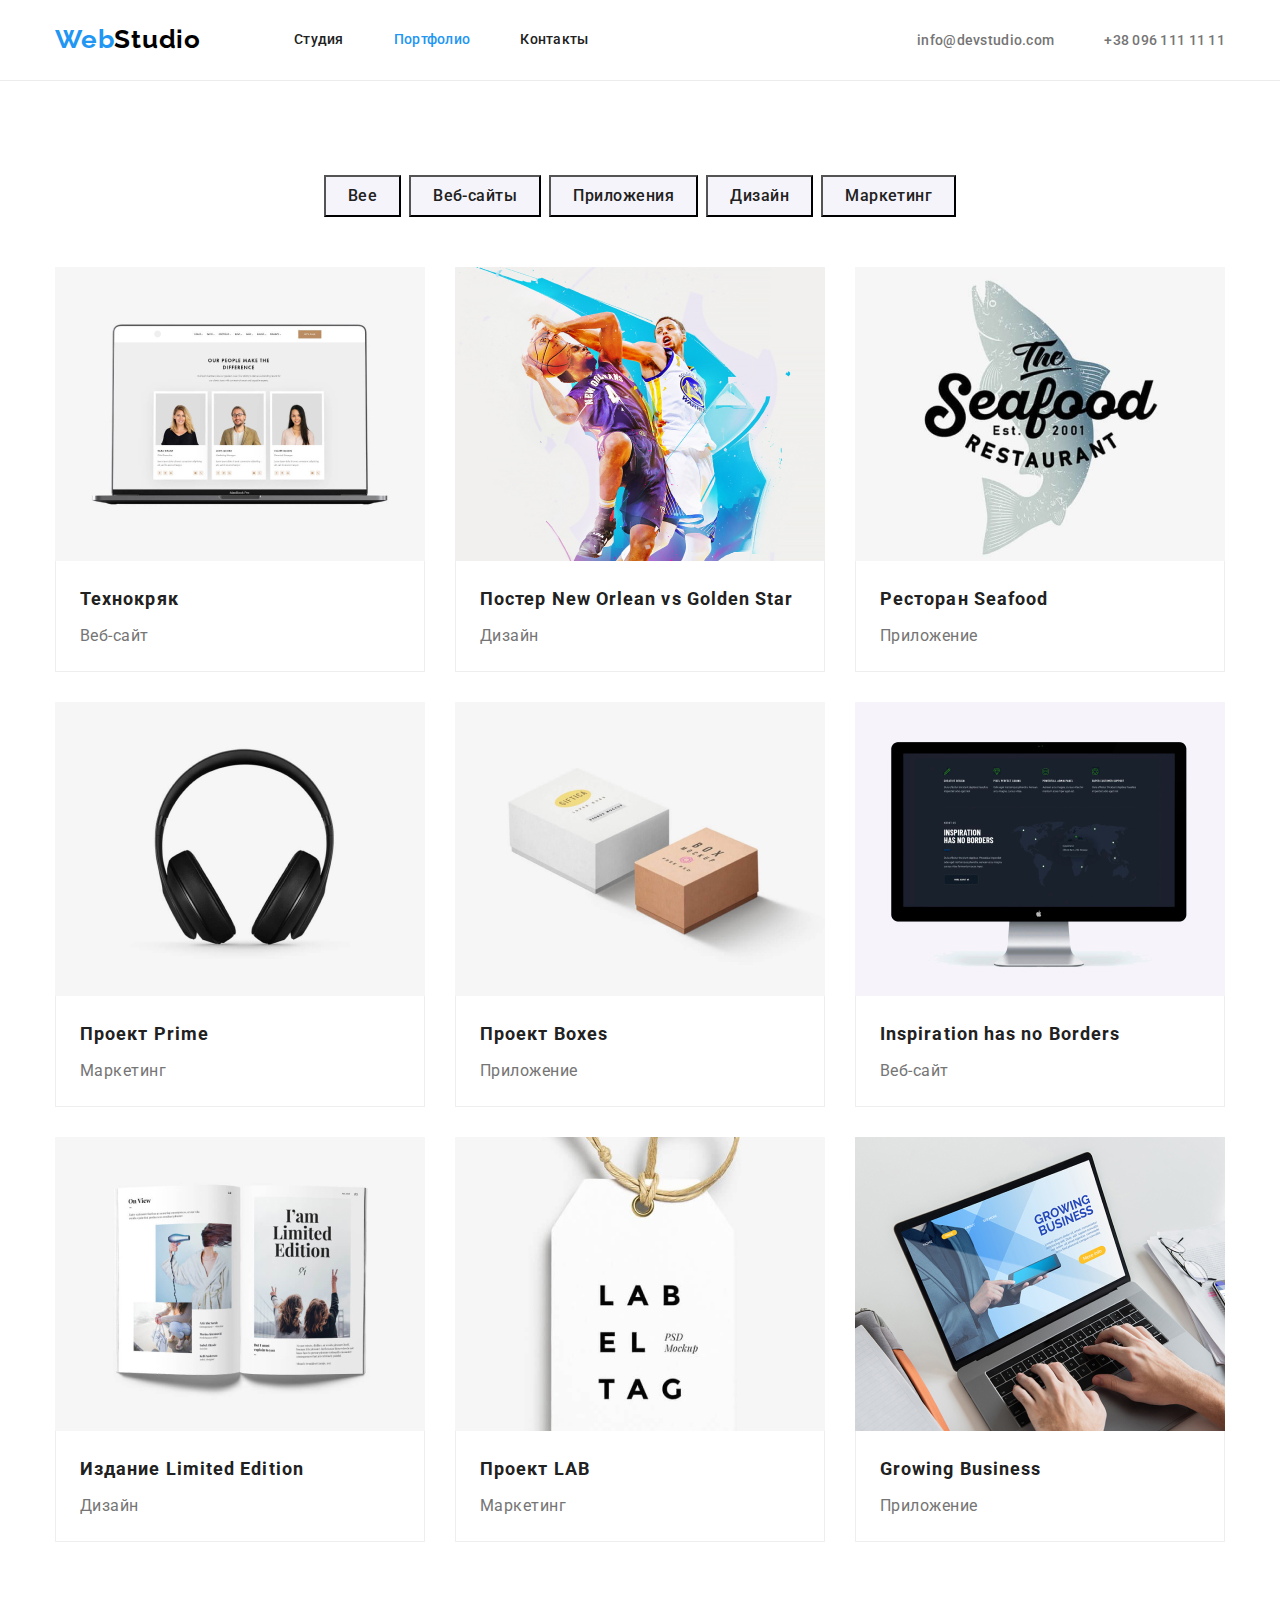
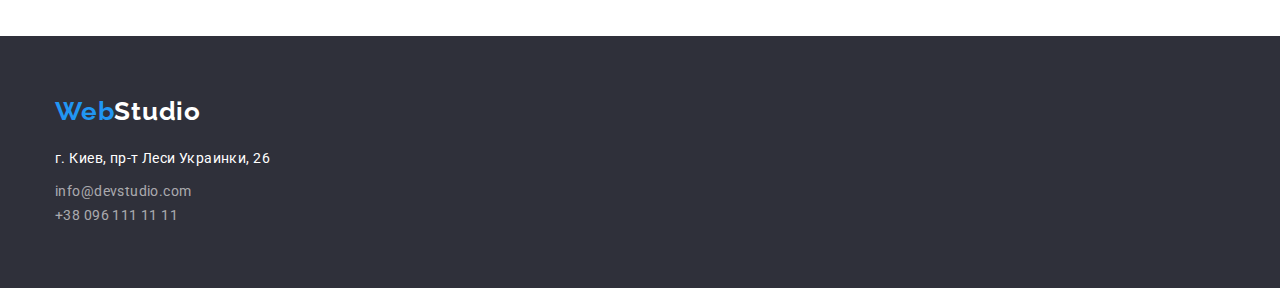
==== commit 7e04ee9a: "2124 270821" ====
--- a/portfolio.html
+++ b/portfolio.html
@@ -41,7 +41,7 @@
     
     <main>
          
-    <section>
+    <section class="section-portfolio">
         <div class="container works-section">
          <h2 hidden>Портфолио</h2>
         <ul class="btn-list list">
--- a/CSS/styles.css
+++ b/CSS/styles.css
@@ -224,6 +224,7 @@
 }
 .command-item {
   background-color: #ffffff;
+  width: 270px;
 }
 .command-header {
   margin-top: 0px;
@@ -236,7 +237,6 @@
   color: var(--main-title-color);
 }
 .command-item-header {
-  margin-top: 30px;
   margin-bottom: 10px;
   font-weight: 500;
   font-size: 16px;
@@ -247,7 +247,6 @@
 }
 .command-item-text {
   margin-top: 0px;
-  margin-bottom: 30px;
   font-weight: 400;
   font-size: 16px;
   line-height: 1.19;
@@ -255,8 +254,10 @@
   letter-spacing: 0.03em;
   color: var(--main-text-color);
 }
+
 .command-item-member {
-  width: 270px;
+  padding-top: 30px;
+  padding-bottom: 30px;
 }
 
 /*----FOOTER------*/
@@ -273,7 +274,6 @@
 
 .footer-logo {
   display: block;
-  margin-left: 215px;
   margin-bottom: 20px;
   font-family: Raleway;
   font-style: normal;
@@ -286,9 +286,7 @@
 .footer-accent {
   color: #ffffff;
 }
-address {
-  margin-left: 215px;
-}
+
 .address {
   font-style: normal;
 }
@@ -300,7 +298,7 @@
   letter-spacing: 0.03em;
   color: #ffffff;
 }
-.footer-mail {
+.mail-li {
   margin-bottom: 9px;
 }
 .footer-mail,
@@ -316,7 +314,7 @@
 h3 {
   margin: 0px 0px 0px 0px;
 }
-.works-section {
+.section-portfolio {
   padding-top: 94px;
 }
 
